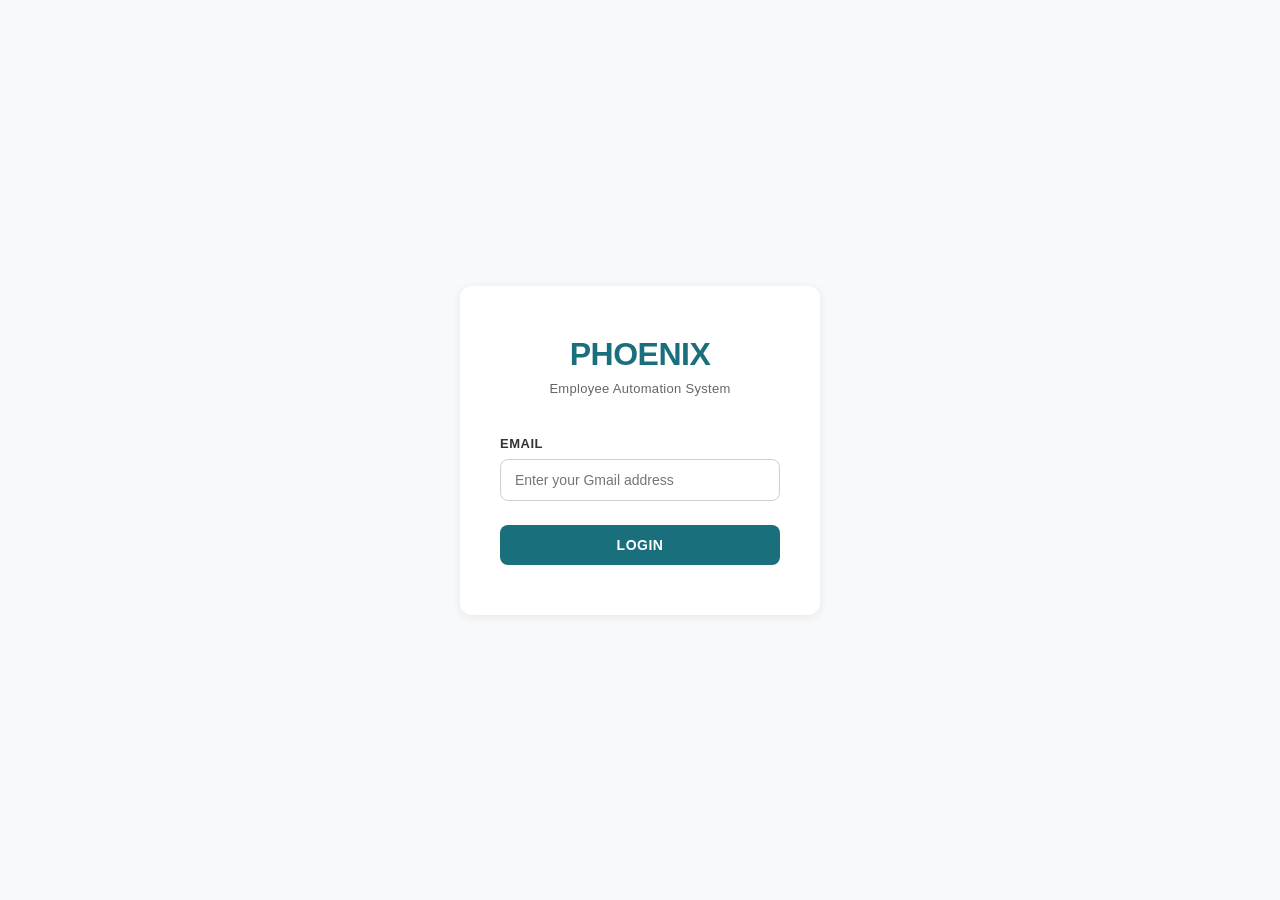
==== frontend/index.html @ ae7f98de "Implement PHOENIX Employee Email Automation and Management System" ====
<!DOCTYPE html>
<html lang="en">
<head>
    <meta charset="UTF-8">
    <meta name="viewport" content="width=device-width, initial-scale=1.0">
    <title>PHOENIX - Login</title>
    <link rel="stylesheet" href="css/styles.css">
</head>
<body>
    <div class="container">
        <div class="login-box">
            <div class="logo">PHOENIX</div>
            <p class="subtitle">Employee Automation System</p>
            
            <form id="loginForm">
                <div class="form-group">
                    <label for="email">Email</label>
                    <input type="email" id="email" name="email" placeholder="Enter your Gmail address" required>
                </div>

                <button type="submit" class="btn">LOGIN</button>
            </form>

            <div id="errorMessage" class="error-message"></div>
        </div>
    </div>

    <script src="js/main.js"></script>
</body>
</html>
---- frontend/css/styles.css ----
* {
    margin: 0;
    padding: 0;
    box-sizing: border-box;
}

body {
    font-family: -apple-system, BlinkMacSystemFont, 'Segoe UI', Roboto, 'Helvetica Neue', Arial, sans-serif;
    background-color: #f8f9fa;
    min-height: 100vh;
    display: flex;
    align-items: center;
    justify-content: center;
}

.container {
    width: 100%;
    max-width: 400px;
    padding: 20px;
}

.login-box {
    background: white;
    padding: 50px 40px;
    border-radius: 12px;
    box-shadow: 0 2px 10px rgba(0, 0, 0, 0.08);
}

.logo {
    font-size: 32px;
    font-weight: 700;
    color: #1a6f7d;
    text-align: center;
    margin-bottom: 8px;
    letter-spacing: -0.5px;
}

.subtitle {
    font-size: 13px;
    color: #666;
    text-align: center;
    margin-bottom: 40px;
    font-weight: 500;
    letter-spacing: 0.3px;
}

.form-group {
    margin-bottom: 24px;
}

label {
    display: block;
    font-size: 13px;
    font-weight: 600;
    color: #333;
    margin-bottom: 8px;
    text-transform: uppercase;
    letter-spacing: 0.5px;
}

input[type="email"],
input[type="password"] {
    width: 100%;
    padding: 12px 14px;
    border: 1px solid #d0d0d0;
    border-radius: 8px;
    font-size: 14px;
    font-family: inherit;
    transition: all 0.2s ease;
}

input[type="email"]:focus,
input[type="password"]:focus {
    outline: none;
    border-color: #1a6f7d;
    box-shadow: 0 0 0 3px rgba(26, 111, 125, 0.1);
}

.btn {
    width: 100%;
    padding: 12px;
    background-color: #1a6f7d;
    color: white;
    border: none;
    border-radius: 8px;
    font-size: 14px;
    font-weight: 600;
    letter-spacing: 0.5px;
    cursor: pointer;
    transition: all 0.2s ease;
    text-transform: uppercase;
}

.btn:hover {
    background-color: #155663;
}

.btn:active {
    transform: scale(0.98);
}

.error-message {
    margin-top: 20px;
    padding: 12px;
    border-radius: 6px;
    font-size: 13px;
    text-align: center;
    color: #c41e3a;
    background-color: #fde8eb;
    display: none;
}

.error-message.show {
    display: block;
}

.accent {
    color: #d4af37;
}

/* ========== Manager Page Styles ========== */

.manager-container {
    width: 100%;
    max-width: 500px;
    padding: 20px;
    margin: 0 auto;
    min-height: 100vh;
    display: flex;
    flex-direction: column;
    justify-content: center;
}

.manager-header {
    text-align: center;
    margin-bottom: 40px;
}

.manager-logo {
    font-size: 28px;
    font-weight: 700;
    color: #1a6f7d;
    letter-spacing: -0.5px;
    margin-bottom: 12px;
}

.manager-title {
    font-size: 20px;
    font-weight: 600;
    color: #333;
    letter-spacing: 0.3px;
}

.manager-card {
    background: white;
    padding: 40px;
    border-radius: 12px;
    box-shadow: 0 2px 10px rgba(0, 0, 0, 0.08);
    margin-bottom: 30px;
}

.manager-card-title {
    font-size: 16px;
    font-weight: 600;
    color: #1a6f7d;
    margin-bottom: 25px;
    text-align: center;
    border-bottom: 2px solid #f0f0f0;
    padding-bottom: 12px;
}

.manager-form-group {
    margin-bottom: 20px;
}

.manager-form-group label {
    display: block;
    font-size: 13px;
    font-weight: 600;
    color: #333;
    margin-bottom: 8px;
    text-transform: uppercase;
    letter-spacing: 0.5px;
}

.manager-form-group input,
.manager-form-group select {
    width: 100%;
    padding: 12px 14px;
    border: 1px solid #d0d0d0;
    border-radius: 8px;
    font-size: 14px;
    font-family: inherit;
    transition: all 0.2s ease;
}

.manager-form-group input:focus,
.manager-form-group select:focus {
    outline: none;
    border-color: #1a6f7d;
    box-shadow: 0 0 0 3px rgba(26, 111, 125, 0.1);
}

.manager-form-group select {
    cursor: pointer;
    appearance: none;
    background-image: url("data:image/svg+xml;charset=UTF-8,%3csvg xmlns='http://www.w3.org/2000/svg' viewBox='0 0 24 24' fill='none' stroke='%231a6f7d' stroke-width='2' stroke-linecap='round' stroke-linejoin='round'%3e%3cpolyline points='6 9 12 15 18 9'%3e%3c/polyline%3e%3c/svg%3e");
    background-repeat: no-repeat;
    background-position: right 10px center;
    background-size: 20px;
    padding-right: 35px;
}

.manager-btn {
    width: 100%;
    padding: 12px;
    background-color: #1a6f7d;
    color: white;
    border: none;
    border-radius: 8px;
    font-size: 14px;
    font-weight: 600;
    letter-spacing: 0.5px;
    cursor: pointer;
    transition: all 0.2s ease;
    text-transform: uppercase;
    margin-top: 10px;
}

.manager-btn:hover {
    background-color: #155663;
}

.manager-btn:active {
    transform: scale(0.98);
}

.manager-status {
    margin-top: 20px;
    padding: 12px;
    background-color: #f0f9fa;
    border-radius: 6px;
    text-align: center;
}

.manager-status p {
    font-size: 13px;
    color: #1a6f7d;
    margin: 0;
    font-weight: 600;
}

.manager-feedback {
    margin-top: 16px;
    padding: 12px;
    border-radius: 6px;
    font-size: 13px;
    text-align: center;
    display: none;
}

.manager-feedback.error {
    color: #c41e3a;
    background-color: #fde8eb;
    display: block;
}

.manager-feedback.success {
    color: #28a745;
    background-color: #e8f5e9;
    display: block;
}

.manager-footer {
    text-align: center;
}

.manager-btn-logout {
    padding: 10px 24px;
    background-color: #666;
    color: white;
    border: none;
    border-radius: 8px;
    font-size: 12px;
    font-weight: 600;
    letter-spacing: 0.5px;
    cursor: pointer;
    transition: all 0.2s ease;
    text-transform: uppercase;
}

.manager-btn-logout:hover {
    background-color: #555;
}

.manager-btn-logout:active {
    transform: scale(0.98);
}

/* ========== Employee Page Styles ========== */

.employee-container {
    width: 100%;
    max-width: 500px;
    padding: 20px;
    margin: 0 auto;
    min-height: 100vh;
    display: flex;
    flex-direction: column;
    justify-content: center;
}

.employee-header {
    text-align: center;
    margin-bottom: 40px;
}

.employee-logo {
    font-size: 28px;
    font-weight: 700;
    color: #1a6f7d;
    letter-spacing: -0.5px;
    margin-bottom: 12px;
}

.employee-title {
    font-size: 20px;
    font-weight: 600;
    color: #333;
    letter-spacing: 0.3px;
    margin-bottom: 16px;
}

.employee-greeting {
    font-size: 15px;
    font-weight: 500;
    color: #1a6f7d;
    letter-spacing: 0.2px;
}

.employee-card {
    background: white;
    padding: 40px;
    border-radius: 12px;
    box-shadow: 0 2px 10px rgba(0, 0, 0, 0.08);
    margin-bottom: 30px;
}

.employee-card-title {
    font-size: 16px;
    font-weight: 600;
    color: #1a6f7d;
    margin-bottom: 25px;
    text-align: center;
    border-bottom: 2px solid #f0f0f0;
    padding-bottom: 12px;
}

.employee-task-info {
    margin-bottom: 25px;
}

.employee-task-item {
    margin-bottom: 18px;
}

.employee-task-item:last-child {
    margin-bottom: 0;
}

.employee-label {
    display: block;
    font-size: 12px;
    font-weight: 700;
    color: #333;
    text-transform: uppercase;
    letter-spacing: 0.5px;
    margin-bottom: 6px;
}

.employee-value {
    font-size: 14px;
    color: #555;
    margin: 0;
    line-height: 1.5;
}

.employee-status {
    color: #1a6f7d;
    font-weight: 600;
    font-size: 14px;
}

.employee-status.completed {
    color: #28a745;
}

.employee-btn {
    width: 100%;
    padding: 12px;
    background-color: #1a6f7d;
    color: white;
    border: none;
    border-radius: 8px;
    font-size: 14px;
    font-weight: 600;
    letter-spacing: 0.5px;
    cursor: pointer;
    transition: all 0.2s ease;
    text-transform: uppercase;
}

.employee-btn:hover:not(:disabled) {
    background-color: #155663;
}

.employee-btn:active:not(:disabled) {
    transform: scale(0.98);
}

.employee-btn:disabled {
    background-color: #28a745;
    cursor: not-allowed;
    opacity: 0.9;
}

.employee-footer {
    text-align: center;
}

.employee-btn-logout {
    padding: 10px 24px;
    background-color: #666;
    color: white;
    border: none;
    border-radius: 8px;
    font-size: 12px;
    font-weight: 600;
    letter-spacing: 0.5px;
    cursor: pointer;
    transition: all 0.2s ease;
    text-transform: uppercase;
}

.employee-btn-logout:hover {
    background-color: #555;
}

.employee-btn-logout:active {
    transform: scale(0.98);
}
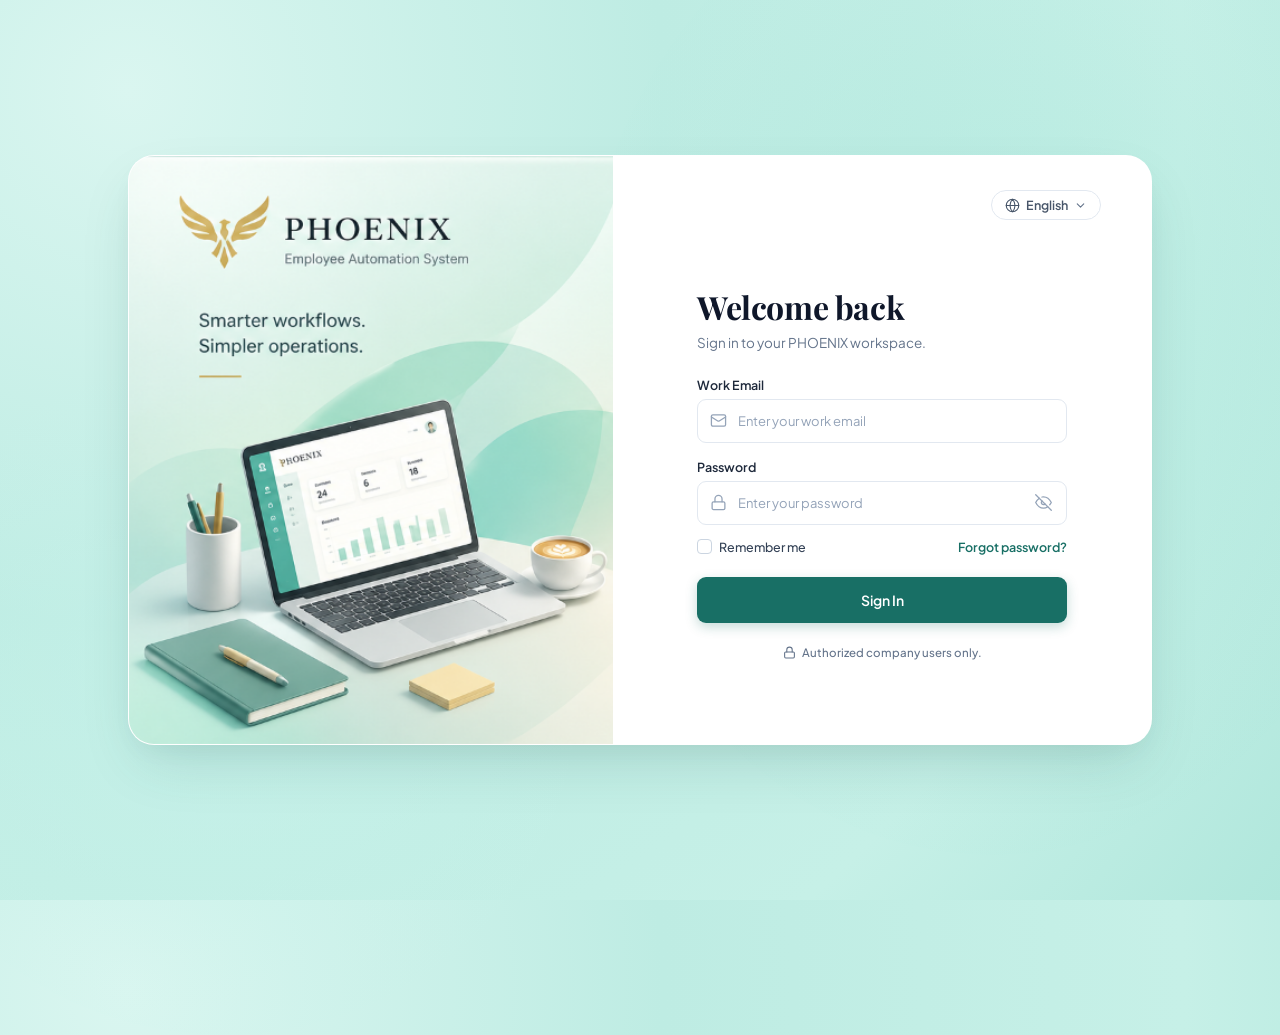
==== commit 32279fdb: "feat: Add exact Date/Time deadlines, UI improvements, and task status management" ====
--- a/frontend/index.html
+++ b/frontend/index.html
@@ -3,28 +3,126 @@
 <head>
     <meta charset="UTF-8">
     <meta name="viewport" content="width=device-width, initial-scale=1.0">
-    <title>PHOENIX - Login</title>
+    <title>PHOENIX - Sign In</title>
+    <!-- Exact Google Fonts matching reference: Playfair Display / Serif & Plus Jakarta Sans / Inter -->
+    <link rel="preconnect" href="https://fonts.googleapis.com">
+    <link rel="preconnect" href="https://fonts.gstatic.com" crossorigin>
+    <link href="https://fonts.googleapis.com/css2?family=Inter:wght@400;500;600;700&family=Playfair+Display:wght@600;700;800&family=Plus+Jakarta+Sans:wght@400;500;600;700&display=swap" rel="stylesheet">
     <link rel="stylesheet" href="css/styles.css">
 </head>
-<body>
-    <div class="container">
-        <div class="login-box">
-            <div class="logo">PHOENIX</div>
-            <p class="subtitle">Employee Automation System</p>
+<body class="login-body">
+
+    <div class="login-wrapper">
+        <div class="login-card-container">
             
-            <form id="loginForm">
-                <div class="form-group">
-                    <label for="email">Email</label>
-                    <input type="email" id="email" name="email" placeholder="Enter your Gmail address" required>
+            <!-- Left Panel: Exact reference graphic with Logo, Tagline, & Laptop Workspace -->
+            <div class="login-left-panel">
+                <img src="assets/left_panel_complete.png" alt="PHOENIX Employee Automation System" class="left-panel-graphic">
+            </div>
+
+            <!-- Right Panel: Login Form -->
+            <div class="login-right-panel">
+                
+                <!-- Language Selector -->
+                <div class="language-dropdown-wrapper">
+                    <button type="button" class="lang-btn" aria-label="Language selection">
+                        <svg class="lang-globe-icon" viewBox="0 0 24 24" fill="none" stroke="currentColor" stroke-width="1.75" stroke-linecap="round" stroke-linejoin="round">
+                            <circle cx="12" cy="12" r="10"></circle>
+                            <line x1="2" y1="12" x2="22" y2="12"></line>
+                            <path d="M12 2a15.3 15.3 0 0 1 4 10 15.3 15.3 0 0 1-4 10 15.3 15.3 0 0 1-4-10 15.3 15.3 0 0 1 4-10z"></path>
+                        </svg>
+                        <span>English</span>
+                        <svg class="lang-chevron-icon" viewBox="0 0 24 24" fill="none" stroke="currentColor" stroke-width="2" stroke-linecap="round" stroke-linejoin="round">
+                            <polyline points="6 9 12 15 18 9"></polyline>
+                        </svg>
+                    </button>
                 </div>
 
-                <button type="submit" class="btn">LOGIN</button>
-            </form>
+                <!-- Form Area -->
+                <div class="login-form-content">
+                    <div class="login-heading-area">
+                        <h1 class="welcome-heading">Welcome back</h1>
+                        <p class="welcome-subtext">Sign in to your PHOENIX workspace.</p>
+                    </div>
 
-            <div id="errorMessage" class="error-message"></div>
+                    <form id="loginForm" class="auth-form" novalidate>
+                        
+                        <!-- Work Email -->
+                        <div class="input-group">
+                            <label for="email" class="field-label">Work Email</label>
+                            <div class="input-wrapper">
+                                <span class="input-icon">
+                                    <svg viewBox="0 0 24 24" fill="none" stroke="currentColor" stroke-width="1.8" stroke-linecap="round" stroke-linejoin="round">
+                                        <rect x="2" y="4" width="20" height="16" rx="2"></rect>
+                                        <path d="m22 7-8.97 5.7a1.94 1.94 0 0 1-2.06 0L2 7"></path>
+                                    </svg>
+                                </span>
+                                <input type="email" id="email" name="email" class="form-control" placeholder="Enter your work email" required autocomplete="email">
+                            </div>
+                        </div>
+
+                        <!-- Password -->
+                        <div class="input-group">
+                            <label for="password" class="field-label">Password</label>
+                            <div class="input-wrapper">
+                                <span class="input-icon">
+                                    <svg viewBox="0 0 24 24" fill="none" stroke="currentColor" stroke-width="1.8" stroke-linecap="round" stroke-linejoin="round">
+                                        <rect x="3" y="11" width="18" height="11" rx="2" ry="2"></rect>
+                                        <path d="M7 11V7a5 5 0 0 1 10 0v4"></path>
+                                    </svg>
+                                </span>
+                                <input type="password" id="password" name="password" class="form-control password-input" placeholder="Enter your password" autocomplete="current-password">
+                                <button type="button" class="toggle-password-btn" aria-label="Toggle password visibility" onclick="togglePasswordVisibility()">
+                                    <svg class="eye-icon" viewBox="0 0 24 24" fill="none" stroke="currentColor" stroke-width="1.8" stroke-linecap="round" stroke-linejoin="round">
+                                        <path d="M17.94 17.94A10.07 10.07 0 0 1 12 20c-7 0-11-8-11-8a18.45 18.45 0 0 1 5.06-5.94M9.9 4.24A9.12 9.12 0 0 1 12 4c7 0 11 8 11 8a18.5 18.5 0 0 1-2.16 3.19m-6.72-1.07a3 3 0 1 1-4.24-4.24"></path>
+                                        <line x1="1" y1="1" x2="23" y2="23"></line>
+                                    </svg>
+                                </button>
+                            </div>
+                        </div>
+
+                        <!-- Remember Me & Forgot Password -->
+                        <div class="form-options-row">
+                            <label class="checkbox-container">
+                                <input type="checkbox" id="rememberMe">
+                                <span class="custom-checkbox"></span>
+                                <span class="checkbox-text">Remember me</span>
+                            </label>
+                            <a href="javascript:void(0)" class="forgot-password-link">Forgot password?</a>
+                        </div>
+
+                        <!-- Sign In Button -->
+                        <button type="submit" class="btn-sign-in">Sign In</button>
+                    </form>
+
+                    <!-- Error Alert -->
+                    <div id="errorMessage" class="error-message"></div>
+
+                    <!-- Security Note -->
+                    <div class="auth-security-footer">
+                        <svg class="lock-small-icon" viewBox="0 0 24 24" fill="none" stroke="currentColor" stroke-width="2" stroke-linecap="round" stroke-linejoin="round">
+                            <rect x="3" y="11" width="18" height="11" rx="2" ry="2"></rect>
+                            <path d="M7 11V7a5 5 0 0 1 10 0v4"></path>
+                        </svg>
+                        <span>Authorized company users only.</span>
+                    </div>
+
+                </div>
+            </div>
+
         </div>
     </div>
 
+    <script>
+        function togglePasswordVisibility() {
+            const pwd = document.getElementById('password');
+            if (pwd.type === 'password') {
+                pwd.type = 'text';
+            } else {
+                pwd.type = 'password';
+            }
+        }
+    </script>
     <script src="js/main.js"></script>
 </body>
 </html>
--- a/frontend/css/styles.css
+++ b/frontend/css/styles.css
@@ -1,184 +1,528 @@
+/* ==========================================================================
+   PHOENIX - CSS Styles
+   Pixel-Perfect Match for Reference Design (1536x1024 / 1024x682)
+   ========================================================================== */
+
+:root {
+    --teal-primary: #186f65;
+    --teal-primary-hover: #135951;
+    --teal-primary-active: #0f4841;
+    
+    --bg-page: #c2ece5;
+    --border-input: #e2e8f0;
+    --border-input-hover: #cbd5e1;
+    --border-input-focus: #186f65;
+    
+    --text-title: #0f172a;
+    --text-subtitle: #64748b;
+    --text-label: #1e293b;
+    --text-placeholder: #94a3b8;
+    
+    --font-heading: 'Playfair Display', Georgia, serif;
+    --font-body: 'Plus Jakarta Sans', 'Inter', -apple-system, BlinkMacSystemFont, 'Segoe UI', Roboto, sans-serif;
+    
+    --radius-card: 26px;
+    --radius-field: 9px;
+    --radius-btn: 9px;
+}
+
 * {
     margin: 0;
     padding: 0;
     box-sizing: border-box;
-}
-
-body {
-    font-family: -apple-system, BlinkMacSystemFont, 'Segoe UI', Roboto, 'Helvetica Neue', Arial, sans-serif;
-    background-color: #f8f9fa;
+    -webkit-font-smoothing: antialiased;
+    -moz-osx-font-smoothing: grayscale;
+}
+
+/* --- Page Canvas matching Background Texture --- */
+body.login-body {
     min-height: 100vh;
+    width: 100vw;
+    background-color: #c2ece5;
+    background: radial-gradient(circle at 10% 10%, #daf6f0 0%, #beece3 38%, #c6f0e7 75%, #b0e7dc 100%);
     display: flex;
     align-items: center;
     justify-content: center;
-}
-
-.container {
+    font-family: var(--font-body);
+    padding: 24px;
+    position: relative;
+    overflow-x: hidden;
+}
+
+body.login-body::before {
+    content: '';
+    position: absolute;
+    top: -15%;
+    right: -10%;
+    width: 65vw;
+    height: 110vh;
+    background: radial-gradient(ellipse at center, rgba(162, 228, 216, 0.45) 0%, rgba(162, 228, 216, 0.05) 60%, transparent 80%);
+    border-radius: 50%;
+    pointer-events: none;
+    z-index: 0;
+}
+
+body.login-body::after {
+    content: '';
+    position: absolute;
+    bottom: -15%;
+    left: -10%;
+    width: 55vw;
+    height: 75vh;
+    background: radial-gradient(ellipse at center, rgba(200, 243, 235, 0.65) 0%, rgba(200, 243, 235, 0.1) 60%, transparent 80%);
+    border-radius: 50%;
+    pointer-events: none;
+    z-index: 0;
+}
+
+/* --- Card Container --- */
+.login-wrapper {
     width: 100%;
-    max-width: 400px;
-    padding: 20px;
-}
-
-.login-box {
-    background: white;
-    padding: 50px 40px;
-    border-radius: 12px;
-    box-shadow: 0 2px 10px rgba(0, 0, 0, 0.08);
-}
-
-.logo {
+    max-width: 1024px;
+    z-index: 1;
+    display: flex;
+    align-items: center;
+    justify-content: center;
+}
+
+.login-card-container {
+    width: 100%;
+    min-height: 590px;
+    background: #ffffff;
+    border-radius: var(--radius-card);
+    box-shadow: 0 25px 60px -15px rgba(20, 85, 76, 0.18), 0 10px 25px -5px rgba(0, 0, 0, 0.04);
+    display: flex;
+    overflow: hidden;
+    position: relative;
+    border: 1px solid rgba(255, 255, 255, 0.85);
+}
+
+/* --- Left Graphic Panel --- */
+.login-left-panel {
+    flex: 1.05;
+    background-color: #d6f2ed;
+    display: flex;
+    align-items: stretch;
+    justify-content: center;
+    position: relative;
+    overflow: hidden;
+}
+
+.left-panel-graphic {
+    width: 100%;
+    height: 100%;
+    object-fit: cover;
+    display: block;
+    user-select: none;
+    pointer-events: none;
+}
+
+/* --- Right Form Panel --- */
+.login-right-panel {
+    flex: 0.95;
+    background: #ffffff;
+    padding: 34px 50px 38px 50px;
+    display: flex;
+    flex-direction: column;
+    position: relative;
+}
+
+/* Language Selection Pill */
+.language-dropdown-wrapper {
+    display: flex;
+    justify-content: flex-end;
+    margin-bottom: 22px;
+}
+
+.lang-btn {
+    display: inline-flex;
+    align-items: center;
+    gap: 6px;
+    background: #ffffff;
+    border: 1px solid #e2e8f0;
+    padding: 6px 13px;
+    border-radius: 20px;
+    font-size: 12.5px;
+    font-family: var(--font-body);
+    font-weight: 600;
+    color: #475569;
+    cursor: pointer;
+    transition: all 0.15s ease;
+}
+
+.lang-btn:hover {
+    background: #f8fafc;
+    border-color: #cbd5e1;
+}
+
+.lang-globe-icon {
+    width: 15px;
+    height: 15px;
+    color: #475569;
+}
+
+.lang-chevron-icon {
+    width: 13px;
+    height: 13px;
+    color: #64748b;
+}
+
+/* Form Content Area */
+.login-form-content {
+    display: flex;
+    flex-direction: column;
+    justify-content: center;
+    flex: 1;
+    max-width: 370px;
+    width: 100%;
+    margin: 0 auto;
+}
+
+.login-heading-area {
+    margin-bottom: 26px;
+}
+
+.welcome-heading {
+    font-family: var(--font-heading);
     font-size: 32px;
     font-weight: 700;
-    color: #1a6f7d;
+    color: var(--text-title);
+    letter-spacing: -0.4px;
+    line-height: 1.2;
+    margin-bottom: 7px;
+}
+
+.welcome-subtext {
+    font-size: 13.5px;
+    color: var(--text-subtitle);
+    font-weight: 400;
+}
+
+/* Form Fields */
+.auth-form {
+    display: flex;
+    flex-direction: column;
+    gap: 16px;
+}
+
+.input-group {
+    display: flex;
+    flex-direction: column;
+    gap: 6px;
+}
+
+.field-label {
+    font-size: 12.5px;
+    font-weight: 600;
+    color: var(--text-label);
+}
+
+.input-wrapper {
+    position: relative;
+    display: flex;
+    align-items: center;
+}
+
+.input-icon {
+    position: absolute;
+    left: 13px;
+    display: flex;
+    align-items: center;
+    justify-content: center;
+    color: #94a3b8;
+    pointer-events: none;
+}
+
+.input-icon svg {
+    width: 17px;
+    height: 17px;
+}
+
+.form-control {
+    width: 100%;
+    height: 44px;
+    padding: 0 14px 0 40px;
+    border: 1.5px solid var(--border-input);
+    border-radius: var(--radius-field);
+    font-size: 13.5px;
+    font-family: var(--font-body);
+    color: var(--text-title);
+    background: #ffffff;
+    transition: all 0.2s ease;
+}
+
+.form-control::placeholder {
+    color: var(--text-placeholder);
+    font-size: 13px;
+}
+
+.form-control:hover {
+    border-color: var(--border-input-hover);
+}
+
+.form-control:focus {
+    outline: none;
+    border-color: var(--border-input-focus);
+    box-shadow: 0 0 0 3px rgba(24, 111, 101, 0.12);
+}
+
+.password-input {
+    padding-right: 40px;
+}
+
+.toggle-password-btn {
+    position: absolute;
+    right: 11px;
+    background: none;
+    border: none;
+    color: #94a3b8;
+    cursor: pointer;
+    display: flex;
+    align-items: center;
+    padding: 4px;
+    transition: color 0.15s ease;
+}
+
+.toggle-password-btn:hover {
+    color: #475569;
+}
+
+.eye-icon {
+    width: 17px;
+    height: 17px;
+}
+
+/* Remember Me & Forgot Password */
+.form-options-row {
+    display: flex;
+    align-items: center;
+    justify-content: space-between;
+    font-size: 12.5px;
+    margin-top: -2px;
+}
+
+.checkbox-container {
+    display: flex;
+    align-items: center;
+    gap: 7px;
+    cursor: pointer;
+    user-select: none;
+}
+
+.checkbox-container input {
+    position: absolute;
+    opacity: 0;
+    cursor: pointer;
+    height: 0;
+    width: 0;
+}
+
+.custom-checkbox {
+    width: 15px;
+    height: 15px;
+    border: 1.5px solid #cbd5e1;
+    border-radius: 4px;
+    background: #ffffff;
+    display: inline-block;
+    transition: all 0.15s ease;
+}
+
+.checkbox-container input:checked ~ .custom-checkbox {
+    background: var(--teal-primary);
+    border-color: var(--teal-primary);
+    position: relative;
+}
+
+.checkbox-container input:checked ~ .custom-checkbox::after {
+    content: '';
+    position: absolute;
+    left: 4px;
+    top: 1.5px;
+    width: 4px;
+    height: 7px;
+    border: solid white;
+    border-width: 0 2px 2px 0;
+    transform: rotate(45deg);
+}
+
+.checkbox-text {
+    color: #334155;
+    font-weight: 500;
+}
+
+.forgot-password-link {
+    color: var(--teal-primary);
+    text-decoration: none;
+    font-weight: 600;
+    transition: color 0.15s ease;
+}
+
+.forgot-password-link:hover {
+    color: var(--teal-primary-hover);
+    text-decoration: underline;
+}
+
+/* Sign In Button */
+.btn-sign-in {
+    width: 100%;
+    height: 46px;
+    background: var(--teal-primary);
+    color: #ffffff;
+    border: none;
+    border-radius: var(--radius-btn);
+    font-size: 14px;
+    font-weight: 600;
+    font-family: var(--font-body);
+    cursor: pointer;
+    margin-top: 6px;
+    box-shadow: 0 4px 12px rgba(24, 111, 101, 0.25);
+    transition: all 0.2s ease;
+}
+
+.btn-sign-in:hover {
+    background: var(--teal-primary-hover);
+    box-shadow: 0 6px 16px rgba(24, 111, 101, 0.35);
+    transform: translateY(-1px);
+}
+
+.btn-sign-in:active {
+    transform: translateY(0);
+    background: var(--teal-primary-active);
+}
+
+.btn-sign-in:disabled {
+    opacity: 0.7;
+    cursor: not-allowed;
+    transform: none;
+}
+
+/* Security Note */
+.auth-security-footer {
+    display: flex;
+    align-items: center;
+    justify-content: center;
+    gap: 6px;
+    margin-top: 22px;
+    color: var(--text-subtitle);
+    font-size: 11.5px;
+    font-weight: 500;
+}
+
+.lock-small-icon {
+    width: 13px;
+    height: 13px;
+    color: var(--text-subtitle);
+}
+
+/* Error Banner */
+.error-message {
+    margin-top: 14px;
+    padding: 10px 14px;
+    border-radius: 8px;
+    font-size: 12.5px;
     text-align: center;
-    margin-bottom: 8px;
-    letter-spacing: -0.5px;
-}
-
-.subtitle {
-    font-size: 13px;
-    color: #666;
-    text-align: center;
-    margin-bottom: 40px;
-    font-weight: 500;
-    letter-spacing: 0.3px;
-}
-
-.form-group {
-    margin-bottom: 24px;
-}
-
-label {
-    display: block;
-    font-size: 13px;
-    font-weight: 600;
-    color: #333;
-    margin-bottom: 8px;
-    text-transform: uppercase;
-    letter-spacing: 0.5px;
-}
-
-input[type="email"],
-input[type="password"] {
-    width: 100%;
-    padding: 12px 14px;
-    border: 1px solid #d0d0d0;
-    border-radius: 8px;
-    font-size: 14px;
-    font-family: inherit;
-    transition: all 0.2s ease;
-}
-
-input[type="email"]:focus,
-input[type="password"]:focus {
-    outline: none;
-    border-color: #1a6f7d;
-    box-shadow: 0 0 0 3px rgba(26, 111, 125, 0.1);
-}
-
-.btn {
-    width: 100%;
-    padding: 12px;
-    background-color: #1a6f7d;
-    color: white;
-    border: none;
-    border-radius: 8px;
-    font-size: 14px;
-    font-weight: 600;
-    letter-spacing: 0.5px;
-    cursor: pointer;
-    transition: all 0.2s ease;
-    text-transform: uppercase;
-}
-
-.btn:hover {
-    background-color: #155663;
-}
-
-.btn:active {
-    transform: scale(0.98);
-}
-
-.error-message {
-    margin-top: 20px;
-    padding: 12px;
-    border-radius: 6px;
-    font-size: 13px;
-    text-align: center;
-    color: #c41e3a;
-    background-color: #fde8eb;
+    color: #dc2626;
+    background: #fef2f2;
+    border: 1px solid #fecaca;
     display: none;
 }
 
 .error-message.show {
     display: block;
-}
-
-.accent {
-    color: #d4af37;
-}
-
-/* ========== Manager Page Styles ========== */
-
-.manager-container {
+    animation: slideDown 0.2s ease-out;
+}
+
+@keyframes slideDown {
+    from { opacity: 0; transform: translateY(-4px); }
+    to { opacity: 1; transform: translateY(0); }
+}
+
+/* ==========================================================================
+   Manager & Employee Pages Styles
+   ========================================================================== */
+
+.manager-container,
+.employee-container {
     width: 100%;
-    max-width: 500px;
-    padding: 20px;
+    max-width: 520px;
     margin: 0 auto;
-    min-height: 100vh;
     display: flex;
     flex-direction: column;
     justify-content: center;
-}
-
-.manager-header {
+    z-index: 1;
+}
+
+.manager-header,
+.employee-header {
     text-align: center;
-    margin-bottom: 40px;
-}
-
-.manager-logo {
-    font-size: 28px;
+    margin-bottom: 24px;
+}
+
+.manager-logo,
+.employee-logo {
+    font-size: 24px;
     font-weight: 700;
-    color: #1a6f7d;
-    letter-spacing: -0.5px;
-    margin-bottom: 12px;
-}
-
-.manager-title {
+    color: #1a2f38;
+    letter-spacing: 4px;
+}
+
+.manager-title,
+.employee-title {
+    font-family: var(--font-body);
     font-size: 20px;
-    font-weight: 600;
-    color: #333;
-    letter-spacing: 0.3px;
-}
-
-.manager-card {
-    background: white;
-    padding: 40px;
-    border-radius: 12px;
-    box-shadow: 0 2px 10px rgba(0, 0, 0, 0.08);
-    margin-bottom: 30px;
-}
-
-.manager-card-title {
-    font-size: 16px;
-    font-weight: 600;
-    color: #1a6f7d;
-    margin-bottom: 25px;
-    text-align: center;
-    border-bottom: 2px solid #f0f0f0;
-    padding-bottom: 12px;
+    font-weight: 700;
+    color: var(--text-title);
+    letter-spacing: -0.3px;
+}
+
+.employee-greeting {
+    font-size: 13.5px;
+    font-weight: 600;
+    color: var(--teal-primary);
+    background-color: rgba(24, 111, 101, 0.08);
+    display: inline-block;
+    padding: 4px 14px;
+    border-radius: 20px;
+    margin-top: 8px;
+}
+
+.manager-card,
+.employee-card {
+    background: #ffffff;
+    padding: 34px 30px;
+    border-radius: var(--radius-card);
+    border: 1px solid rgba(255, 255, 255, 0.8);
+    box-shadow: 0 15px 35px -5px rgba(18, 90, 80, 0.12), 0 5px 15px -3px rgba(0, 0, 0, 0.04);
+    margin-bottom: 20px;
+}
+
+.card-header-flex {
+    display: flex;
+    justify-content: space-between;
+    align-items: center;
+    border-bottom: 1.5px solid #f1f5f9;
+    padding-bottom: 14px;
+    margin-bottom: 22px;
+}
+
+.manager-card-title,
+.employee-card-title {
+    font-family: var(--font-body);
+    font-size: 16.5px;
+    font-weight: 700;
+    color: var(--teal-primary);
 }
 
 .manager-form-group {
-    margin-bottom: 20px;
+    margin-bottom: 18px;
 }
 
 .manager-form-group label {
     display: block;
-    font-size: 13px;
-    font-weight: 600;
-    color: #333;
-    margin-bottom: 8px;
+    font-size: 12px;
+    font-weight: 600;
+    color: #334155;
+    margin-bottom: 7px;
     text-transform: uppercase;
     letter-spacing: 0.5px;
 }
@@ -187,266 +531,1692 @@
 .manager-form-group select {
     width: 100%;
     padding: 12px 14px;
-    border: 1px solid #d0d0d0;
-    border-radius: 8px;
-    font-size: 14px;
-    font-family: inherit;
+    border: 1.5px solid #e2e8f0;
+    border-radius: var(--radius-field);
+    font-size: 13.5px;
+    font-family: var(--font-body);
+    color: var(--text-title);
     transition: all 0.2s ease;
 }
 
 .manager-form-group input:focus,
 .manager-form-group select:focus {
     outline: none;
-    border-color: #1a6f7d;
-    box-shadow: 0 0 0 3px rgba(26, 111, 125, 0.1);
+    border-color: var(--teal-primary);
+    box-shadow: 0 0 0 3px rgba(24, 111, 101, 0.12);
 }
 
 .manager-form-group select {
     cursor: pointer;
     appearance: none;
-    background-image: url("data:image/svg+xml;charset=UTF-8,%3csvg xmlns='http://www.w3.org/2000/svg' viewBox='0 0 24 24' fill='none' stroke='%231a6f7d' stroke-width='2' stroke-linecap='round' stroke-linejoin='round'%3e%3cpolyline points='6 9 12 15 18 9'%3e%3c/polyline%3e%3c/svg%3e");
+    background-image: url("data:image/svg+xml;charset=UTF-8,%3csvg xmlns='http://www.w3.org/2000/svg' viewBox='0 0 24 24' fill='none' stroke='%23186f65' stroke-width='2.5' stroke-linecap='round' stroke-linejoin='round'%3e%3cpolyline points='6 9 12 15 18 9'%3e%3c/polyline%3e%3c/svg%3e");
     background-repeat: no-repeat;
-    background-position: right 10px center;
-    background-size: 20px;
-    padding-right: 35px;
+    background-position: right 14px center;
+    background-size: 15px;
+    padding-right: 38px;
 }
 
 .manager-btn {
     width: 100%;
-    padding: 12px;
-    background-color: #1a6f7d;
+    height: 46px;
+    background-color: var(--teal-primary);
     color: white;
     border: none;
-    border-radius: 8px;
-    font-size: 14px;
-    font-weight: 600;
-    letter-spacing: 0.5px;
+    border-radius: var(--radius-btn);
+    font-size: 13.5px;
+    font-weight: 600;
+    letter-spacing: 0.6px;
     cursor: pointer;
+    box-shadow: 0 4px 12px rgba(24, 111, 101, 0.22);
     transition: all 0.2s ease;
     text-transform: uppercase;
-    margin-top: 10px;
 }
 
 .manager-btn:hover {
-    background-color: #155663;
-}
-
-.manager-btn:active {
-    transform: scale(0.98);
+    background-color: var(--teal-primary-hover);
+    box-shadow: 0 6px 16px rgba(24, 111, 101, 0.32);
+    transform: translateY(-1px);
 }
 
 .manager-status {
-    margin-top: 20px;
-    padding: 12px;
-    background-color: #f0f9fa;
-    border-radius: 6px;
+    margin-top: 16px;
+    padding: 10px 14px;
+    background-color: rgba(24, 111, 101, 0.08);
+    border-radius: 8px;
     text-align: center;
 }
 
 .manager-status p {
-    font-size: 13px;
-    color: #1a6f7d;
+    font-size: 12.5px;
+    color: var(--teal-primary);
+    font-weight: 600;
     margin: 0;
-    font-weight: 600;
 }
 
 .manager-feedback {
-    margin-top: 16px;
-    padding: 12px;
-    border-radius: 6px;
-    font-size: 13px;
+    margin-top: 14px;
+    padding: 10px 14px;
+    border-radius: 8px;
+    font-size: 12.5px;
     text-align: center;
     display: none;
 }
 
 .manager-feedback.error {
-    color: #c41e3a;
-    background-color: #fde8eb;
+    color: #dc2626;
+    background-color: #fef2f2;
+    border: 1px solid #fecaca;
     display: block;
 }
 
 .manager-feedback.success {
-    color: #28a745;
-    background-color: #e8f5e9;
+    color: #059669;
+    background-color: #ecfdf5;
+    border: 1px solid #a7f3d0;
     display: block;
 }
 
-.manager-footer {
+.manager-footer,
+.employee-footer {
     text-align: center;
-}
-
-.manager-btn-logout {
-    padding: 10px 24px;
-    background-color: #666;
-    color: white;
-    border: none;
+    margin-top: 4px;
+}
+
+.manager-btn-logout,
+.employee-btn-logout {
+    padding: 8px 20px;
+    background: transparent;
+    color: #64748b;
+    border: 1px solid #cbd5e1;
     border-radius: 8px;
+    font-size: 11.5px;
+    font-weight: 600;
+    cursor: pointer;
+    transition: all 0.15s ease;
+    text-transform: uppercase;
+}
+
+.manager-btn-logout:hover,
+.employee-btn-logout:hover {
+    background: #f1f5f9;
+    color: #0f172a;
+}
+
+.btn-secondary-outline {
+    background: transparent;
+    border: 1.5px solid var(--teal-primary);
+    color: var(--teal-primary);
+    padding: 6px 12px;
+    border-radius: 6px;
     font-size: 12px;
     font-weight: 600;
-    letter-spacing: 0.5px;
     cursor: pointer;
-    transition: all 0.2s ease;
+    transition: all 0.15s ease;
+}
+
+.btn-secondary-outline:hover {
+    background: rgba(24, 111, 101, 0.08);
+}
+
+.modal-backdrop {
+    position: fixed;
+    top: 0;
+    left: 0;
+    width: 100%;
+    height: 100%;
+    background: rgba(15, 23, 42, 0.5);
+    backdrop-filter: blur(4px);
+    z-index: 1000;
+    display: flex;
+    align-items: center;
+    justify-content: center;
+    padding: 16px;
+}
+
+.modal-card {
+    width: 100%;
+    max-width: 440px;
+    margin-bottom: 0;
+}
+
+.modal-actions {
+    display: flex;
+    gap: 10px;
+    margin-top: 8px;
+}
+
+.btn-cancel {
+    padding: 11px 18px;
+    background-color: #f1f5f9;
+    color: #475569;
+    border: 1px solid #cbd5e1;
+    border-radius: var(--radius-btn);
+    font-size: 13px;
+    font-weight: 600;
+    cursor: pointer;
     text-transform: uppercase;
 }
 
-.manager-btn-logout:hover {
-    background-color: #555;
-}
-
-.manager-btn-logout:active {
-    transform: scale(0.98);
-}
-
-/* ========== Employee Page Styles ========== */
-
-.employee-container {
-    width: 100%;
-    max-width: 500px;
-    padding: 20px;
-    margin: 0 auto;
-    min-height: 100vh;
+.employee-task-item {
+    margin-bottom: 14px;
     display: flex;
     flex-direction: column;
-    justify-content: center;
-}
-
-.employee-header {
-    text-align: center;
-    margin-bottom: 40px;
-}
-
-.employee-logo {
-    font-size: 28px;
+    gap: 3px;
+}
+
+.employee-label {
+    font-size: 11.5px;
     font-weight: 700;
-    color: #1a6f7d;
-    letter-spacing: -0.5px;
-    margin-bottom: 12px;
-}
-
-.employee-title {
-    font-size: 20px;
-    font-weight: 600;
-    color: #333;
-    letter-spacing: 0.3px;
-    margin-bottom: 16px;
-}
-
-.employee-greeting {
-    font-size: 15px;
-    font-weight: 500;
-    color: #1a6f7d;
-    letter-spacing: 0.2px;
-}
-
-.employee-card {
-    background: white;
-    padding: 40px;
-    border-radius: 12px;
-    box-shadow: 0 2px 10px rgba(0, 0, 0, 0.08);
-    margin-bottom: 30px;
-}
-
-.employee-card-title {
-    font-size: 16px;
-    font-weight: 600;
-    color: #1a6f7d;
-    margin-bottom: 25px;
-    text-align: center;
-    border-bottom: 2px solid #f0f0f0;
-    padding-bottom: 12px;
-}
-
-.employee-task-info {
-    margin-bottom: 25px;
-}
-
-.employee-task-item {
-    margin-bottom: 18px;
-}
-
-.employee-task-item:last-child {
-    margin-bottom: 0;
-}
-
-.employee-label {
-    display: block;
-    font-size: 12px;
-    font-weight: 700;
-    color: #333;
+    color: #64748b;
     text-transform: uppercase;
-    letter-spacing: 0.5px;
-    margin-bottom: 6px;
 }
 
 .employee-value {
     font-size: 14px;
-    color: #555;
+    color: #0f172a;
+    font-weight: 500;
+}
+
+.employee-status {
+    color: var(--teal-primary);
+    font-weight: 600;
+    font-size: 13.5px;
+}
+
+/* ==========================================================================
+   PHOENIX EMPLOYEE WORKSPACE - Polished, Enterprise UI System
+   ========================================================================== */
+
+body.phoenix-emp-body {
+    background-color: #F8FAF9;
+    background: radial-gradient(circle at 80% 10%, rgba(224, 242, 254, 0.45) 0%, rgba(248, 250, 249, 0) 45%),
+                radial-gradient(circle at 90% 90%, rgba(254, 243, 199, 0.3) 0%, rgba(248, 250, 249, 0) 50%),
+                #F8FAF9;
+    color: #0F172A;
+    font-family: 'Inter', -apple-system, BlinkMacSystemFont, 'Segoe UI', Roboto, sans-serif;
     margin: 0;
+    padding: 0;
+    min-height: 100vh;
+    overflow-x: hidden;
     line-height: 1.5;
 }
 
-.employee-status {
-    color: #1a6f7d;
-    font-weight: 600;
+/* 1. TOP BRANDING HEADER: Clean PHOENIX and Employee Workspace Branding */
+.px-branding-header {
+    width: 100%;
+    background-color: #FFFFFF;
+    border-bottom: 1px solid #E2E8F0;
+    box-shadow: 0 1px 3px rgba(15, 23, 42, 0.02);
+    position: sticky;
+    top: 0;
+    z-index: 100;
+}
+
+.px-branding-inner {
+    max-width: 1180px;
+    margin: 0 auto;
+    height: 60px;
+    padding: 0 24px;
+    display: flex;
+    justify-content: space-between;
+    align-items: center;
+}
+
+.px-brand-logo-head {
+    font-family: 'Playfair Display', serif;
+    font-size: 22px;
+    font-weight: 700;
+    color: #0F172A;
+    letter-spacing: 2px;
+    margin: 0;
+}
+
+.px-brand-badge {
+    background-color: #E6F4F1;
+    color: #006660;
+    font-size: 11px;
+    font-weight: 600;
+    padding: 4px 10px;
+    border-radius: 9999px;
+    letter-spacing: 0.3px;
+}
+
+/* 2. MAIN CENTERED CONTAINER: Responsive & Balanced Layout Grid */
+.px-main-container {
+    max-width: 1180px;
+    margin: 0 auto;
+    padding: 28px 24px 50px 24px;
+    display: flex;
+    flex-direction: column;
+    gap: 24px;
+}
+
+/* 3. WORKSPACE TITLE & SUBTITLE SECTION */
+.px-workspace-title-section {
+    margin-bottom: -4px;
+}
+
+.px-workspace-h2 {
+    font-size: 26px;
+    font-weight: 700;
+    color: #0F172A;
+    margin: 0 0 4px 0;
+    letter-spacing: -0.4px;
+}
+
+.px-workspace-sub {
+    font-size: 13.5px;
+    color: #64748B;
+    margin: 0;
+}
+
+/* REUSABLE CARD CONTAINER: Clean, Modern, Consistent */
+.px-card {
+    background-color: #FFFFFF;
+    border-radius: 12px;
+    border: 1px solid #E2E8F0;
+    box-shadow: 0 1px 4px rgba(15, 23, 42, 0.02);
+    padding: 22px 24px;
+    transition: border-color 0.15s ease;
+}
+
+/* 4. HERO PROFILE CARD */
+.px-hero-card {
+    display: flex;
+    gap: 32px;
+    padding: 24px 28px;
+    align-items: flex-start;
+}
+
+.px-hero-left {
+    width: 240px;
+    flex-shrink: 0;
+    border-right: 1px solid #F1F5F9;
+    padding-right: 28px;
+}
+
+.px-avatar-container {
+    position: relative;
+    width: 90px;
+    height: 90px;
+    margin-bottom: 12px;
+}
+
+.px-avatar-circle {
+    width: 90px;
+    height: 90px;
+    border-radius: 50%;
+    background: linear-gradient(135deg, #006660 0%, #173437 100%);
+    color: #FFFFFF;
+    font-size: 32px;
+    font-weight: 700;
+    display: flex;
+    align-items: center;
+    justify-content: center;
+    border: 3px solid #FFFFFF;
+    box-shadow: 0 4px 10px rgba(0, 0, 0, 0.06);
+}
+
+.px-active-pill {
+    position: absolute;
+    bottom: -2px;
+    right: -2px;
+    background-color: #E6F4F1;
+    color: #006660;
+    font-size: 10.5px;
+    font-weight: 600;
+    padding: 2px 8px;
+    border-radius: 9999px;
+    border: 1.5px solid #FFFFFF;
+    display: flex;
+    align-items: center;
+    gap: 4px;
+}
+
+.px-green-dot {
+    width: 6px;
+    height: 6px;
+    border-radius: 50%;
+    background-color: #10B981;
+}
+
+.px-profile-name {
+    font-size: 20px;
+    font-weight: 700;
+    color: #0F172A;
+    margin: 0 0 2px 0;
+    letter-spacing: -0.2px;
+}
+
+.px-profile-title {
+    font-size: 13px;
+    font-weight: 600;
+    color: #006660;
+    margin: 0 0 16px 0;
+}
+
+.px-meta-list {
+    display: flex;
+    flex-direction: column;
+    gap: 10px;
+}
+
+.px-meta-row {
+    display: flex;
+    align-items: center;
+    gap: 10px;
+}
+
+.px-meta-ico-wrap {
+    width: 26px;
+    height: 26px;
+    border-radius: 6px;
+    background-color: #F1F5F9;
+    color: #475569;
+    display: flex;
+    align-items: center;
+    justify-content: center;
+    flex-shrink: 0;
+}
+
+.px-meta-ico-wrap .material-symbols-outlined {
+    font-size: 15px;
+}
+
+.px-meta-lbl {
+    font-size: 10.5px;
+    color: #64748B;
+    display: block;
+    margin-bottom: 1px;
+}
+
+.px-meta-val {
+    font-size: 12.5px;
+    font-weight: 600;
+    color: #0F172A;
+    margin: 0;
+}
+
+/* HERO RIGHT */
+.px-hero-right {
+    flex: 1;
+    display: flex;
+    flex-direction: column;
+    justify-content: space-between;
+}
+
+.px-section-h4 {
+    font-size: 15px;
+    font-weight: 700;
+    color: #0F172A;
+    margin: 0 0 8px 0;
+    display: flex;
+    align-items: center;
+    gap: 6px;
+}
+
+.px-teal-icon {
+    color: #006660;
+    font-size: 18px;
+}
+
+.px-about-para {
+    font-size: 13px;
+    line-height: 1.55;
+    color: #475569;
+    margin: 0 0 12px 0;
+}
+
+.px-pill-tags {
+    display: flex;
+    flex-wrap: wrap;
+    gap: 6px;
+    margin-bottom: 18px;
+}
+
+.px-tag {
+    font-size: 11px;
+    font-weight: 500;
+    padding: 4px 10px;
+    border-radius: 9999px;
+}
+
+.tag-sky { background-color: #F0F9FF; color: #0369A1; border: 1px solid #E0F2FE; }
+.tag-peach { background-color: #FFF7ED; color: #C2410C; border: 1px solid #FFEDD5; }
+.tag-lilac { background-color: #FAF5FF; color: #7E22CE; border: 1px solid #F3E8FF; }
+.tag-mint { background-color: #F0FDF4; color: #15803D; border: 1px solid #DCFCE7; }
+
+.px-skills-title {
+    margin-bottom: 10px;
+}
+
+.px-skills-grid {
+    display: grid;
+    grid-template-columns: 1fr 1fr;
+    gap: 12px 20px;
+}
+
+.px-skill-item {
+    display: flex;
+    flex-direction: column;
+}
+
+.px-skill-top {
+    display: flex;
+    justify-content: space-between;
+    font-size: 12px;
+    font-weight: 600;
+    color: #1E293B;
+    margin-bottom: 4px;
+}
+
+.pct-teal { color: #006660; }
+.pct-gold { color: #B45309; }
+
+.px-bar-track {
+    width: 100%;
+    height: 5px;
+    background-color: #F1F5F9;
+    border-radius: 9999px;
+    overflow: hidden;
+}
+
+.px-bar-fill {
+    height: 100%;
+    border-radius: 9999px;
+}
+
+.fill-teal { background-color: #006660; }
+.fill-gold { background-color: #F59E0B; }
+
+/* 5. DAILY WORKSPACE HEADER */
+.px-daily-workspace-header {
+    display: flex;
+    justify-content: space-between;
+    align-items: flex-end;
+    margin-top: 2px;
+}
+
+.px-daily-title {
+    font-family: 'Playfair Display', serif;
+    font-size: 24px;
+    font-weight: 600;
+    color: #0F172A;
+    margin: 0;
+    border-bottom: 2px solid #006660;
+    padding-bottom: 3px;
+    display: inline-block;
+}
+
+.px-daily-date {
+    display: flex;
+    align-items: center;
+    gap: 6px;
+    font-size: 12.5px;
+    color: #64748B;
+    font-weight: 500;
+}
+
+.px-daily-date .material-symbols-outlined {
+    font-size: 16px;
+}
+
+/* 6. STATISTICS CARDS: 4 Symmetrically Balanced Cards with Clean Numbers */
+.px-kpi-row {
+    display: grid;
+    grid-template-columns: repeat(4, 1fr);
+    gap: 16px;
+}
+
+.px-kpi-card {
+    background-color: #FFFFFF;
+    border: 1px solid #E2E8F0;
+    border-radius: 12px;
+    padding: 16px 18px;
+    display: flex;
+    align-items: center;
+    gap: 14px;
+    box-shadow: 0 1px 3px rgba(15, 23, 42, 0.02);
+    min-height: 76px;
+    box-sizing: border-box;
+}
+
+.kpi-blue-border {
+    border-left: 3px solid #0284C7;
+}
+
+.kpi-red-border {
+    border-left: 3px solid #EF4444;
+}
+
+.px-kpi-circle {
+    width: 40px;
+    height: 40px;
+    border-radius: 8px;
+    display: flex;
+    align-items: center;
+    justify-content: center;
+    flex-shrink: 0;
+}
+
+.px-kpi-circle .material-symbols-outlined {
+    font-size: 20px;
+}
+
+.ico-mint { background-color: #E6F4F1; color: #006660; }
+.ico-lavender { background-color: #F0FDF4; color: #16A34A; }
+.ico-peach { background-color: #FEF2F2; color: #DC2626; }
+.ico-sky { background-color: #F0F9FF; color: #0284C7; }
+
+.px-kpi-text-wrap {
+    flex: 1;
+    display: flex;
+    flex-direction: column;
+}
+
+.px-kpi-label {
+    font-size: 11px;
+    color: #64748B;
+    font-weight: 600;
+    letter-spacing: 0.2px;
+    display: block;
+    margin-bottom: 2px;
+    text-transform: capitalize;
+}
+
+.px-kpi-num {
+    font-size: 22px;
+    font-weight: 700;
+    color: #0F172A;
+    margin: 0;
+    line-height: 1;
+}
+
+/* PAST DUE TASKS SECTION (Compact, Professional Task-Alert Style) */
+.px-past-due-section {
+    border-left: 3.5px solid #EF4444;
+    background-color: #FFFFFF;
+    padding: 18px 22px;
+}
+
+.px-past-due-title-wrap {
+    display: flex;
+    align-items: center;
+    gap: 10px;
+}
+
+.px-warn-alert-icon {
+    color: #DC2626;
+    font-size: 20px;
+}
+
+.text-danger {
+    color: #991B1B !important;
+}
+
+.badge-danger-count {
+    background-color: #FEE2E2;
+    color: #991B1B;
+    font-size: 11px;
+    font-weight: 700;
+    padding: 2px 9px;
+    border-radius: 9999px;
+}
+
+/* Compact Table-like Task Container */
+.px-pd-table-wrap {
+    display: flex;
+    flex-direction: column;
+    background-color: #FFFFFF;
+    border: 1px solid #F1F5F9;
+    border-radius: 8px;
+    overflow: hidden;
+    margin-top: 6px;
+}
+
+.px-pd-row {
+    display: flex;
+    align-items: center;
+    gap: 12px;
+    padding: 11px 14px;
+    border-bottom: 1px solid #F1F5F9;
+    background-color: #FFFFFF;
+    transition: background-color 0.15s ease;
+}
+
+.px-pd-row:last-child {
+    border-bottom: none;
+}
+
+.px-pd-row:hover {
+    background-color: #FEF2F2;
+}
+
+.px-pd-row-icon {
+    width: 24px;
+    height: 24px;
+    border-radius: 4px;
+    background-color: #FEE2E2;
+    color: #DC2626;
+    display: flex;
+    align-items: center;
+    justify-content: center;
+    flex-shrink: 0;
+}
+
+.px-pd-row-icon .material-symbols-outlined {
+    font-size: 15px;
+}
+
+.px-pd-row-main {
+    flex: 1;
+    min-width: 0;
+}
+
+.px-pd-row-title {
+    font-size: 13px;
+    font-weight: 600;
+    color: #0F172A;
+    margin: 0 0 1px 0;
+    white-space: nowrap;
+    overflow: hidden;
+    text-overflow: ellipsis;
+}
+
+.px-pd-row-assigned {
+    font-size: 11px;
+    color: #64748B;
+    display: block;
+}
+
+.px-pd-row-assigned strong {
+    color: #334155;
+}
+
+.px-pd-row-meta {
+    display: flex;
+    align-items: center;
+    gap: 6px;
+    flex-shrink: 0;
+}
+
+.px-pd-meta-deadline {
+    display: inline-flex;
+    align-items: center;
+    gap: 3px;
+    font-size: 11.5px;
+    font-weight: 500;
+    color: #475569;
+}
+
+.px-pd-meta-deadline .material-symbols-outlined {
     font-size: 14px;
-}
-
-.employee-status.completed {
-    color: #28a745;
-}
-
-.employee-btn {
+    color: #94A3B8;
+}
+
+.px-pd-overdue-tag {
+    font-size: 11px;
+    font-weight: 600;
+    color: #DC2626;
+}
+
+.px-pd-row-badge-wrap {
+    flex-shrink: 0;
+}
+
+.px-pd-pill-overdue {
+    background-color: #FEE2E2;
+    color: #991B1B;
+    font-size: 9.5px;
+    font-weight: 700;
+    padding: 2px 7px;
+    border-radius: 4px;
+    letter-spacing: 0.4px;
+    display: inline-block;
+}
+
+/* Subtle Empty State */
+.px-pd-empty-state {
+    display: flex;
+    align-items: center;
+    gap: 10px;
+    padding: 12px 16px;
+    background-color: #F0FDF4;
+    border: 1px solid #DCFCE7;
+    border-radius: 8px;
+}
+
+.px-pd-empty-icon-wrap {
+    width: 28px;
+    height: 28px;
+    border-radius: 50%;
+    background-color: #DCFCE7;
+    color: #16A34A;
+    display: flex;
+    align-items: center;
+    justify-content: center;
+    flex-shrink: 0;
+}
+
+.px-pd-empty-icon-wrap .material-symbols-outlined {
+    font-size: 16px;
+}
+
+.px-pd-empty-title {
+    font-size: 12.5px;
+    font-weight: 600;
+    color: #166534;
+    margin: 0;
+}
+
+.px-pd-empty-sub {
+    font-size: 11px;
+    color: #15803D;
+    margin: 0;
+}
+
+/* 7. BALANCED TWO COLUMN LAYOUT */
+.px-two-col-layout {
+    display: grid;
+    grid-template-columns: 7fr 5fr;
+    gap: 20px;
+    align-items: start;
+}
+
+.px-col-left, .px-col-right {
+    display: flex;
+    flex-direction: column;
+    gap: 20px;
+}
+
+.px-card-head {
+    display: flex;
+    justify-content: space-between;
+    align-items: center;
+    margin-bottom: 14px;
+}
+
+.px-card-title {
+    font-size: 16px;
+    font-weight: 700;
+    color: #0F172A;
+    margin: 0;
+    letter-spacing: -0.2px;
+}
+
+.px-card-sub {
+    font-size: 12px;
+    color: #64748B;
+    margin: 1px 0 0 0;
+}
+
+.px-count-badge {
+    background-color: #E6F4F1;
+    color: #006660;
+    font-size: 11px;
+    font-weight: 600;
+    padding: 3px 9px;
+    border-radius: 9999px;
+}
+
+.px-tasks-stack {
+    display: flex;
+    flex-direction: column;
+    gap: 8px;
+}
+
+/* TASK FILTER & SEARCH CONTROLS */
+.px-task-filter-section {
+    display: flex;
+    flex-direction: column;
+    gap: 10px;
+    margin-bottom: 14px;
+}
+
+.px-task-search-box {
+    position: relative;
     width: 100%;
-    padding: 12px;
-    background-color: #1a6f7d;
-    color: white;
+    display: flex;
+    align-items: center;
+}
+
+.px-task-search-icon {
+    position: absolute;
+    left: 10px;
+    color: #94A3B8;
+    font-size: 17px;
+    pointer-events: none;
+}
+
+.px-task-search-box input {
+    width: 100%;
+    height: 36px;
+    padding: 0 32px 0 34px;
+    background-color: #F8FAFC;
+    border: 1px solid #E2E8F0;
+    border-radius: 6px;
+    font-size: 12.5px;
+    color: #0F172A;
+    font-family: inherit;
+    transition: all 0.15s ease;
+    box-sizing: border-box;
+}
+
+.px-task-search-box input:focus {
+    outline: none;
+    border-color: #006660;
+    background-color: #FFFFFF;
+    box-shadow: 0 0 0 2px rgba(0, 102, 96, 0.08);
+}
+
+.px-task-search-box input::placeholder {
+    color: #94A3B8;
+}
+
+.px-btn-clear-search {
+    position: absolute;
+    right: 8px;
+    background: transparent;
     border: none;
+    cursor: pointer;
+    color: #94A3B8;
+    display: flex;
+    align-items: center;
+    justify-content: center;
+    padding: 2px;
+    border-radius: 50%;
+}
+
+.px-btn-clear-search:hover {
+    color: #475569;
+}
+
+.px-btn-clear-search .material-symbols-outlined {
+    font-size: 15px;
+}
+
+/* FILTER TABS: Clean Minimal Pills */
+.px-filter-tabs {
+    display: flex;
+    flex-wrap: wrap;
+    gap: 6px;
+    align-items: center;
+}
+
+.px-filter-tab {
+    display: inline-flex;
+    align-items: center;
+    gap: 5px;
+    padding: 5px 11px;
+    background-color: #F1F5F9;
+    border: 1px solid transparent;
+    border-radius: 6px;
+    font-size: 11.5px;
+    font-weight: 500;
+    color: #475569;
+    cursor: pointer;
+    transition: all 0.15s ease;
+    font-family: inherit;
+}
+
+.px-filter-tab:hover {
+    background-color: #E2E8F0;
+    color: #0F172A;
+}
+
+.px-filter-tab.active {
+    background-color: #006660;
+    color: #FFFFFF;
+    font-weight: 600;
+}
+
+.px-tab-count {
+    font-size: 10.5px;
+    font-weight: 700;
+    padding: 0 5px;
+    border-radius: 9999px;
+    background-color: rgba(0, 0, 0, 0.06);
+    color: inherit;
+}
+
+.px-filter-tab.active .px-tab-count {
+    background-color: rgba(255, 255, 255, 0.22);
+    color: #FFFFFF;
+}
+
+.tab-count-active { color: #0284C7; }
+.tab-count-upcoming { color: #D97706; }
+.tab-count-pastdue { color: #DC2626; }
+.tab-count-completed { color: #059669; }
+
+.px-filter-tab.active .tab-count-active,
+.px-filter-tab.active .tab-count-upcoming,
+.px-filter-tab.active .tab-count-pastdue,
+.px-filter-tab.active .tab-count-completed {
+    color: #FFFFFF;
+}
+
+/* FILTER EMPTY STATE */
+.px-filter-empty-state {
+    text-align: center;
+    padding: 28px 16px;
+    background-color: #F8FAFC;
+    border: 1px dashed #CBD5E1;
     border-radius: 8px;
+    display: flex;
+    flex-direction: column;
+    align-items: center;
+    gap: 4px;
+}
+
+.px-filter-empty-icon {
+    font-size: 26px;
+    color: #94A3B8;
+}
+
+.px-filter-empty-title {
+    font-size: 13px;
+    font-weight: 600;
+    color: #1E293B;
+    margin: 0;
+}
+
+.px-filter-empty-sub {
+    font-size: 11.5px;
+    color: #64748B;
+    margin: 0;
+}
+
+.px-btn-reset-filter {
+    margin-top: 6px;
+    background-color: #FFFFFF;
+    border: 1px solid #CBD5E1;
+    color: #006660;
+    font-size: 11.5px;
+    font-weight: 600;
+    padding: 4px 10px;
+    border-radius: 6px;
+    cursor: pointer;
+    transition: all 0.15s ease;
+}
+
+.px-btn-reset-filter:hover {
+    background-color: #F1F5F9;
+}
+
+/* TASK ITEM: Clean, Row-based structure */
+.px-task-row {
+    background-color: #FFFFFF;
+    border: 1px solid #F1F5F9;
+    border-radius: 8px;
+    padding: 12px 14px;
+    display: flex;
+    align-items: center;
+    gap: 12px;
+    transition: all 0.15s ease;
+}
+
+.px-task-row:hover {
+    border-color: #CBD5E1;
+    box-shadow: 0 1px 4px rgba(0, 0, 0, 0.02);
+}
+
+.px-checkbox-box {
+    width: 18px;
+    height: 18px;
+    border-radius: 4px;
+    border: 1.5px solid #CBD5E1;
+    display: flex;
+    align-items: center;
+    justify-content: center;
+    cursor: pointer;
+    flex-shrink: 0;
+    background-color: #FFFFFF;
+    transition: all 0.15s ease;
+}
+
+.px-checkbox-box.checked {
+    background-color: #006660;
+    border-color: #006660;
+    color: #FFFFFF;
+}
+
+.px-checkbox-box .material-symbols-outlined {
     font-size: 14px;
-    font-weight: 600;
+    font-weight: 700;
+}
+
+.px-task-main {
+    flex: 1;
+    min-width: 0;
+}
+
+.px-t-heading {
+    font-size: 13.5px;
+    font-weight: 600;
+    color: #0F172A;
+    margin: 0 0 2px 0;
+    white-space: nowrap;
+    overflow: hidden;
+    text-overflow: ellipsis;
+}
+
+.px-t-heading.completed {
+    text-decoration: line-through;
+    color: #94A3B8;
+}
+
+.px-t-sub {
+    font-size: 11px;
+    color: #64748B;
+    margin: 0;
+}
+
+.px-t-sub strong {
+    color: #334155;
+}
+
+.px-task-right-meta {
+    display: flex;
+    align-items: center;
+    gap: 10px;
+    flex-shrink: 0;
+}
+
+.px-priority-badge {
+    font-size: 10.5px;
+    font-weight: 600;
+    padding: 2px 7px;
+    border-radius: 4px;
+}
+
+.badge-orange { background-color: #FFF7ED; color: #C2410C; }
+.badge-blue { background-color: #F0F9FF; color: #0369A1; }
+.badge-inprogress { background-color: #FEF3C7; color: #92400E; border: 1px solid #FDE68A; }
+.badge-done { background-color: #F0FDF4; color: #15803D; }
+.badge-overdue { background-color: #FEF2F2; color: #B91C1C; }
+
+.tab-count-inprogress { color: #D97706; }
+.px-filter-tab.active .tab-count-inprogress { color: #FFFFFF; }
+
+/* Status Selector Dropdown */
+.px-status-select-wrap {
+    position: relative;
+    display: inline-flex;
+    align-items: center;
+}
+
+.px-status-select {
+    appearance: none;
+    -webkit-appearance: none;
+    background-color: #F8FAFC;
+    border: 1px solid #CBD5E1;
+    border-radius: 6px;
+    padding: 4px 22px 4px 8px;
+    font-size: 11.5px;
+    font-weight: 600;
+    color: #334155;
+    cursor: pointer;
+    font-family: inherit;
+    transition: all 0.15s ease;
+    background-image: url("data:image/svg+xml,%3Csvg xmlns='http://www.w3.org/2000/svg' width='10' height='6' viewBox='0 0 10 6'%3E%3Cpath fill='%2364748B' d='M0 0l5 6 5-6z'/%3E%3C/svg%3E");
+    background-repeat: no-repeat;
+    background-position: right 7px center;
+}
+
+.px-status-select:focus {
+    outline: none;
+    border-color: #006660;
+    box-shadow: 0 0 0 2px rgba(0, 102, 96, 0.1);
+}
+
+.px-status-select.status-assigned {
+    background-color: #F0F9FF;
+    border-color: #BAE6FD;
+    color: #0369A1;
+}
+
+.px-status-select.status-inprogress {
+    background-color: #FEF3C7;
+    border-color: #FDE68A;
+    color: #92400E;
+}
+
+.px-status-select.status-completed {
+    background-color: #F0FDF4;
+    border-color: #BBF7D0;
+    color: #15803D;
+}
+
+.px-status-select:disabled {
+    opacity: 0.6;
+    cursor: wait;
+}
+
+/* Modal Confirmation Backdrop & Card */
+.px-modal-backdrop {
+    position: fixed;
+    top: 0;
+    left: 0;
+    width: 100vw;
+    height: 100vh;
+    background-color: rgba(15, 23, 42, 0.45);
+    backdrop-filter: blur(4px);
+    display: flex;
+    align-items: center;
+    justify-content: center;
+    z-index: 9999;
+    padding: 16px;
+}
+
+.px-confirm-dialog {
+    background-color: #FFFFFF;
+    border-radius: 12px;
+    box-shadow: 0 10px 25px rgba(0, 0, 0, 0.15);
+    padding: 24px;
+    max-width: 400px;
+    width: 100%;
+    text-align: center;
+    border: 1px solid #E2E8F0;
+    animation: pxPopIn 0.2s ease-out;
+}
+
+@keyframes pxPopIn {
+    from { opacity: 0; transform: scale(0.95); }
+    to { opacity: 1; transform: scale(1); }
+}
+
+.px-confirm-icon-box {
+    width: 44px;
+    height: 44px;
+    border-radius: 50%;
+    background-color: #DCFCE7;
+    color: #16A34A;
+    display: inline-flex;
+    align-items: center;
+    justify-content: center;
+    margin-bottom: 12px;
+}
+
+.px-confirm-icon-box .material-symbols-outlined {
+    font-size: 24px;
+}
+
+.px-confirm-title {
+    font-size: 16px;
+    font-weight: 700;
+    color: #0F172A;
+    margin: 0 0 6px 0;
+}
+
+.px-confirm-desc {
+    font-size: 13px;
+    color: #64748B;
+    margin: 0 0 18px 0;
+    line-height: 1.45;
+}
+
+.px-confirm-actions {
+    display: flex;
+    justify-content: center;
+    gap: 10px;
+}
+
+.px-btn-cancel-modal {
+    background-color: #F1F5F9;
+    color: #475569;
+    border: 1px solid #CBD5E1;
+    font-size: 12.5px;
+    font-weight: 600;
+    padding: 7px 16px;
+    border-radius: 6px;
+    cursor: pointer;
+    transition: all 0.15s ease;
+}
+
+.px-btn-cancel-modal:hover {
+    background-color: #E2E8F0;
+    color: #0F172A;
+}
+
+.px-btn-confirm-modal {
+    background-color: #006660;
+    color: #FFFFFF;
+    border: none;
+    font-size: 12.5px;
+    font-weight: 600;
+    padding: 7px 18px;
+    border-radius: 6px;
+    cursor: pointer;
+    transition: background-color 0.15s ease;
+}
+
+.px-btn-confirm-modal:hover {
+    background-color: #004D48;
+}
+
+.row-overdue {
+    border-left: 3px solid #EF4444;
+}
+
+.px-task-time {
+    display: flex;
+    align-items: center;
+    gap: 3px;
+    font-size: 11.5px;
+    color: #64748B;
+    font-weight: 500;
+}
+
+.px-task-time .material-symbols-outlined {
+    font-size: 14px;
+    color: #94A3B8;
+}
+
+/* TIMELINE */
+.px-timeline {
+    position: relative;
+    padding-left: 18px;
+    border-left: 2px solid #E2E8F0;
+    display: flex;
+    flex-direction: column;
+    gap: 16px;
+    margin-left: 6px;
+}
+
+.px-t-item {
+    position: relative;
+}
+
+.px-t-dot {
+    position: absolute;
+    left: -24px;
+    top: 2px;
+    width: 10px;
+    height: 10px;
+    border-radius: 50%;
+    background-color: #CBD5E1;
+    border: 2.5px solid #FFFFFF;
+}
+
+.dot-teal {
+    background-color: #006660;
+    box-shadow: 0 0 0 2px rgba(0, 102, 96, 0.12);
+}
+
+.px-t-badge {
+    display: inline-block;
+    background-color: #E6F4F1;
+    color: #006660;
+    font-size: 9.5px;
+    font-weight: 700;
+    padding: 1px 5px;
+    border-radius: 3px;
+    margin-bottom: 2px;
+    letter-spacing: 0.4px;
+}
+
+.px-t-date {
+    font-size: 11px;
+    color: #94A3B8;
+    margin-bottom: 1px;
+}
+
+.px-t-role {
+    font-size: 13px;
+    font-weight: 600;
+    color: #0F172A;
+    margin: 0 0 2px 0;
+}
+
+.px-t-desc {
+    font-size: 12px;
+    color: #64748B;
+    margin: 0;
+    line-height: 1.45;
+}
+
+/* UPCOMING DEADLINES WIDGET */
+.px-glass-card-container {
+    background: #FFFFFF;
+}
+
+.px-deadlines-container {
+    display: flex;
+    flex-direction: column;
+    gap: 10px;
+}
+
+.px-glass-deadline-card {
+    background: #F8FAFC;
+    border: 1px solid #E2E8F0;
+    border-radius: 8px;
+    padding: 13px 15px;
+    display: flex;
+    flex-direction: column;
+    gap: 8px;
+    transition: all 0.15s ease;
+}
+
+.px-glass-deadline-card:hover {
+    border-color: #CBD5E1;
+    background: #FFFFFF;
+}
+
+.px-glass-deadline-card.gradient-primary {
+    border-left: 3px solid #0284C7;
+}
+
+.px-glass-deadline-card.gradient-secondary {
+    border-left: 3px solid #0D9488;
+}
+
+.px-gdc-header {
+    display: flex;
+    justify-content: space-between;
+    align-items: flex-start;
+    gap: 8px;
+}
+
+.px-gdc-title-wrap {
+    flex: 1;
+    min-width: 0;
+}
+
+.px-gdc-title {
+    font-size: 13px;
+    font-weight: 600;
+    color: #0F172A;
+    margin: 0 0 2px 0;
+    line-height: 1.35;
+    white-space: nowrap;
+    overflow: hidden;
+    text-overflow: ellipsis;
+}
+
+.px-gdc-manager {
+    font-size: 11px;
+    color: #64748B;
+}
+
+.px-gdc-pill {
+    font-size: 10.5px;
+    font-weight: 600;
+    padding: 2px 7px;
+    border-radius: 9999px;
+    white-space: nowrap;
+    flex-shrink: 0;
+}
+
+.px-gdc-pill.pill-urgent {
+    background-color: #F0F9FF;
+    color: #0369A1;
+    border: 1px solid #BAE6FD;
+}
+
+.px-gdc-pill.pill-normal {
+    background-color: #F0FDF4;
+    color: #15803D;
+    border: 1px solid #DCFCE7;
+}
+
+.px-gdc-footer {
+    display: flex;
+    justify-content: space-between;
+    align-items: center;
+    font-size: 11.5px;
+    color: #64748B;
+}
+
+.px-gdc-date-box {
+    display: flex;
+    align-items: center;
+    gap: 4px;
+    font-weight: 500;
+}
+
+.px-gdc-date-box .material-symbols-outlined {
+    font-size: 15px;
+    color: #0284C7;
+}
+
+.px-gdc-status-indicator {
+    display: flex;
+    align-items: center;
+    gap: 4px;
+    font-size: 10.5px;
+    font-weight: 600;
+    color: #15803D;
+}
+
+.px-gdc-dot {
+    width: 5px;
+    height: 5px;
+    border-radius: 50%;
+    background-color: #10B981;
+}
+
+.px-gdc-track {
+    width: 100%;
+    height: 4px;
+    background-color: #E2E8F0;
+    border-radius: 9999px;
+    overflow: hidden;
+}
+
+.px-gdc-fill {
+    height: 100%;
+    background: linear-gradient(90deg, #0284C7 0%, #006660 100%);
+    border-radius: 9999px;
+}
+
+.px-glass-empty-state {
+    text-align: center;
+    padding: 24px 14px;
+    background: #F8FAFC;
+    border: 1px dashed #CBD5E1;
+    border-radius: 8px;
+}
+
+.px-empty-icon {
+    font-size: 26px;
+    color: #006660;
+    margin-bottom: 4px;
+}
+
+.px-empty-main {
+    font-size: 12.5px;
+    font-weight: 600;
+    color: #0F172A;
+    margin: 0 0 2px 0;
+}
+
+.px-empty-sub {
+    font-size: 11px;
+    color: #64748B;
+    margin: 0;
+}
+
+.ico-sky-icon {
+    color: #0284C7;
+    font-size: 18px;
+}
+
+/* Meeting Widget Card (Clean & Subtle) */
+.px-meeting-widget-card {
+    padding: 16px 18px;
+    background-color: #F8FAFC;
+}
+
+.px-meeting-widget-inner {
+    display: flex;
+    align-items: center;
+    gap: 12px;
+}
+
+.px-meeting-ico-box {
+    width: 36px;
+    height: 36px;
+    border-radius: 8px;
+    background-color: #FAF5FF;
+    color: #7E22CE;
+    display: flex;
+    align-items: center;
+    justify-content: center;
+    flex-shrink: 0;
+}
+
+.px-meeting-ico-box .material-symbols-outlined {
+    font-size: 18px;
+}
+
+.px-meeting-widget-info {
+    flex: 1;
+}
+
+.px-meeting-widget-title {
+    font-size: 13px;
+    font-weight: 600;
+    color: #0F172A;
+    margin: 0 0 1px 0;
+}
+
+.px-meeting-widget-sub {
+    font-size: 11.5px;
+    color: #64748B;
+    margin: 0;
+}
+
+.px-btn-join-now {
+    background-color: #E2E8F0;
+    color: #475569;
+    border: none;
+    font-size: 11px;
+    font-weight: 600;
+    padding: 5px 10px;
+    border-radius: 5px;
+    cursor: pointer;
+    white-space: nowrap;
+    transition: all 0.15s ease;
+}
+
+.px-btn-join-now:hover {
+    background-color: #CBD5E1;
+    color: #0F172A;
+}
+
+/* 8. BOTTOM LOGOUT SECTION: Clean & Non-intrusive */
+.px-bottom-logout-section {
+    display: flex;
+    justify-content: center;
+    padding-top: 10px;
+    margin-top: 10px;
+    border-top: 1px solid #E2E8F0;
+}
+
+.px-btn-bottom-logout {
+    display: inline-flex;
+    align-items: center;
+    gap: 6px;
+    background-color: transparent;
+    border: 1px solid #CBD5E1;
+    color: #64748B;
+    font-size: 12px;
+    font-weight: 600;
+    padding: 7px 20px;
+    border-radius: 6px;
+    cursor: pointer;
     letter-spacing: 0.5px;
-    cursor: pointer;
-    transition: all 0.2s ease;
-    text-transform: uppercase;
-}
-
-.employee-btn:hover:not(:disabled) {
-    background-color: #155663;
-}
-
-.employee-btn:active:not(:disabled) {
-    transform: scale(0.98);
-}
-
-.employee-btn:disabled {
-    background-color: #28a745;
-    cursor: not-allowed;
-    opacity: 0.9;
-}
-
-.employee-footer {
-    text-align: center;
-}
-
-.employee-btn-logout {
-    padding: 10px 24px;
-    background-color: #666;
-    color: white;
-    border: none;
-    border-radius: 8px;
-    font-size: 12px;
-    font-weight: 600;
-    letter-spacing: 0.5px;
-    cursor: pointer;
-    transition: all 0.2s ease;
-    text-transform: uppercase;
-}
-
-.employee-btn-logout:hover {
-    background-color: #555;
-}
-
-.employee-btn-logout:active {
-    transform: scale(0.98);
-}
-
+    transition: all 0.15s ease;
+}
+
+.px-btn-bottom-logout:hover {
+    background-color: #F1F5F9;
+    color: #0F172A;
+    border-color: #94A3B8;
+}
+
+.px-btn-bottom-logout .material-symbols-outlined {
+    font-size: 16px;
+}
+
+/* RESPONSIVE LAYOUT */
+@media (max-width: 1024px) {
+    .px-two-col-layout {
+        grid-template-columns: 1fr;
+    }
+    .px-hero-card {
+        flex-direction: column;
+    }
+    .px-hero-left {
+        width: 100%;
+        border-right: none;
+        border-bottom: 1px solid #F1F5F9;
+        padding-right: 0;
+        padding-bottom: 18px;
+    }
+    .px-kpi-row {
+        grid-template-columns: 1fr 1fr;
+    }
+}
+
+@media (max-width: 600px) {
+    .px-kpi-row {
+        grid-template-columns: 1fr;
+    }
+    .px-skills-grid {
+        grid-template-columns: 1fr;
+    }
+    .px-task-row {
+        flex-direction: column;
+        align-items: flex-start;
+    }
+    .px-task-right-meta {
+        width: 100%;
+        justify-content: space-between;
+    }
+    .px-branding-inner {
+        padding: 0 16px;
+    }
+    .px-main-container {
+        padding: 16px 14px 36px 14px;
+    }
+}
+
+/* ==========================================================================
+   LOGIN & MANAGER STYLES (PRESERVED)
+   ========================================================================== */
+@media (max-width: 900px) {
+    .login-card-container {
+        flex-direction: column;
+        max-width: 460px;
+    }
+    
+    .login-left-panel {
+        min-height: 260px;
+    }
+    
+    .login-right-panel {
+        padding: 30px 24px;
+    }
+}
+
+@media (max-width: 480px) {
+    body.login-body {
+        padding: 12px;
+    }
+    
+    .login-card-container {
+        border-radius: 20px;
+    }
+    
+    .welcome-heading {
+        font-size: 26px;
+    }
+    
+    .login-right-panel {
+        padding: 24px 18px;
+    }
+}
+
+
